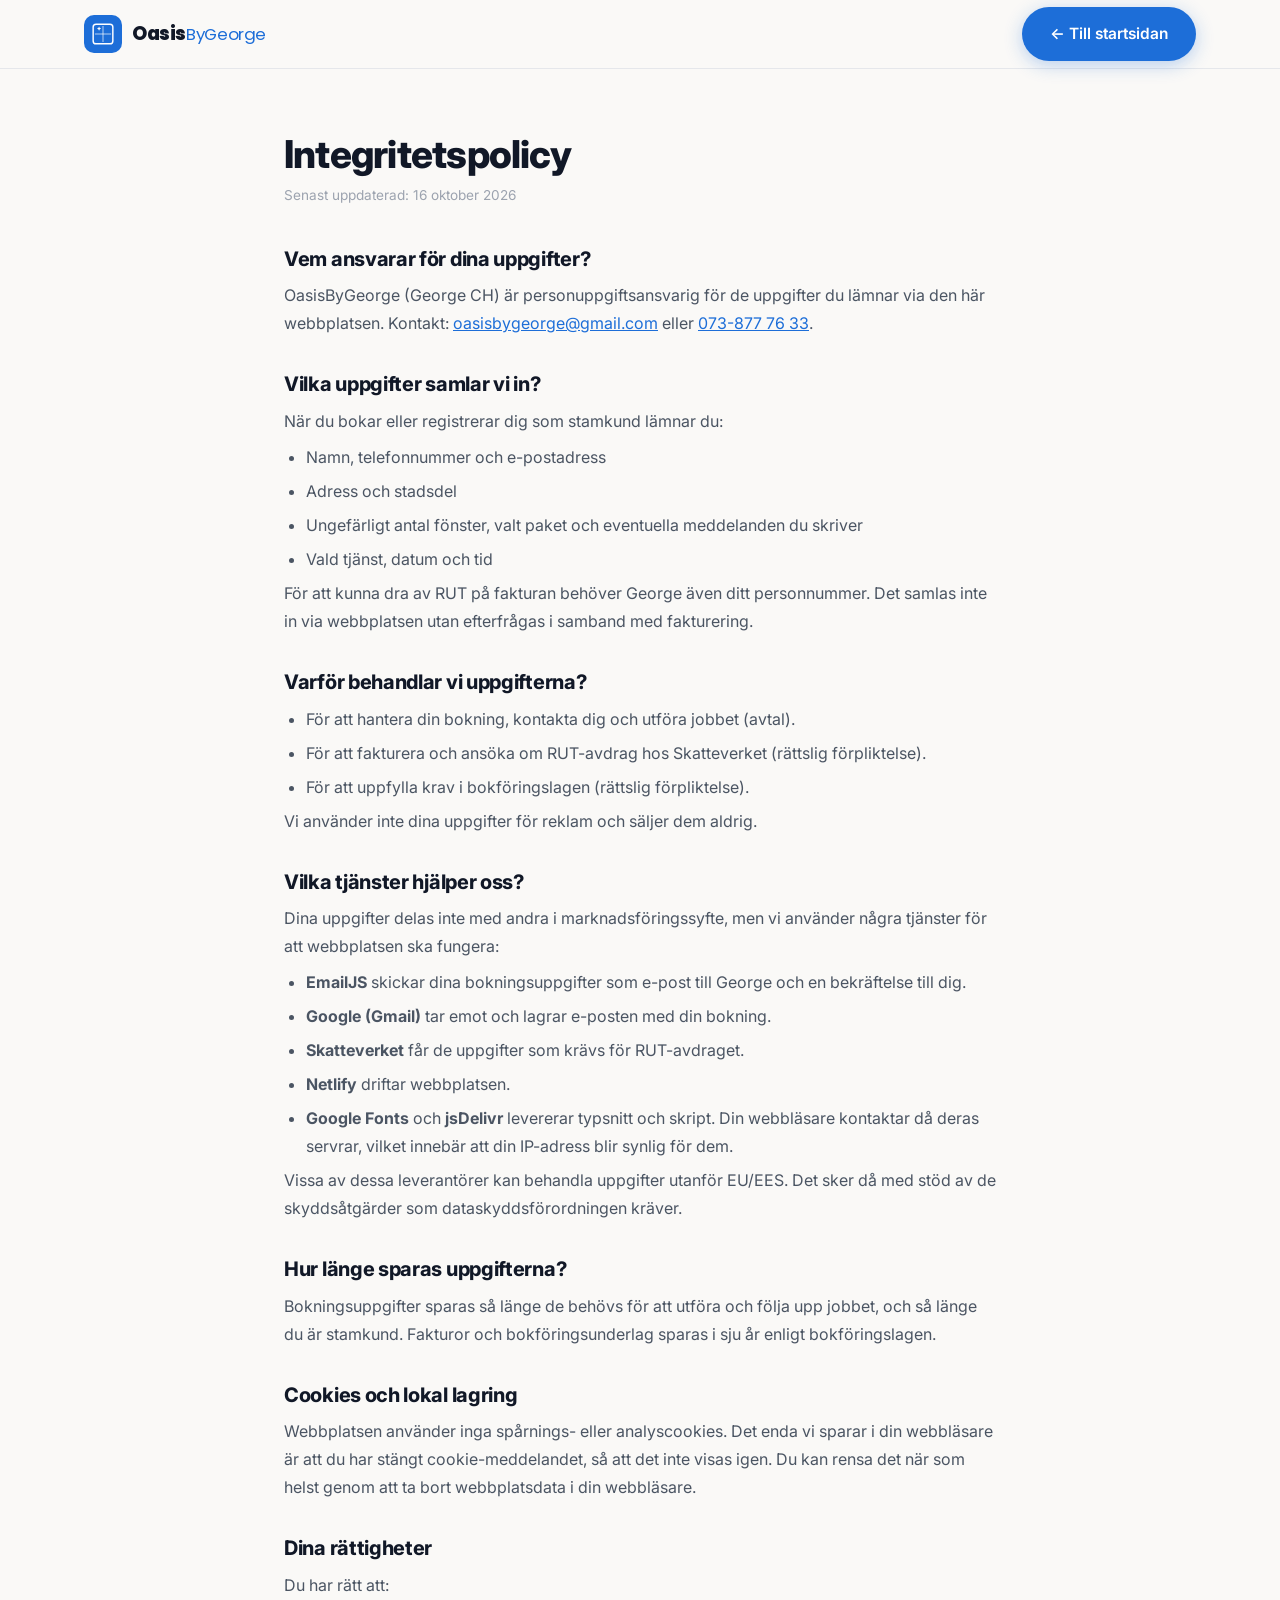
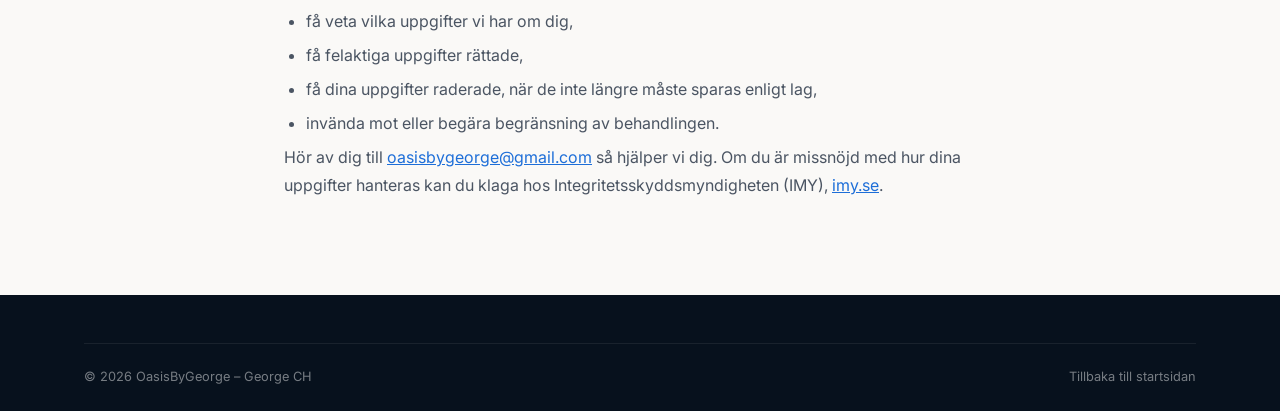
==== integritetspolicy.html @ c31d577a "Fix Stamkund email recipient, escape user input, add privacy policy - Send Stamkund signups to oasis" ====
<!DOCTYPE html>
<html lang="sv">
<head>
  <meta charset="UTF-8" />
  <meta name="viewport" content="width=device-width, initial-scale=1.0" />
  <title>Integritetspolicy – OasisByGeorge</title>
  <meta name="description" content="Så hanterar OasisByGeorge dina personuppgifter." />

  <link rel="preconnect" href="https://fonts.googleapis.com" />
  <link rel="preconnect" href="https://fonts.gstatic.com" crossorigin />
  <link href="https://fonts.googleapis.com/css2?family=Inter:wght@400;500;600;700;800&family=Poppins:wght@400;800&display=swap" rel="stylesheet" />

  <link rel="stylesheet" href="style.css" />
  <style>
    .policy { max-width: 760px; padding: 64px 24px 96px; margin: 0 auto; }
    .policy h1 { font-size: clamp(1.8rem,4vw,2.4rem); margin-bottom: 8px; }
    .policy .updated { font-size: .85rem; color: var(--muted); margin-bottom: 40px; }
    .policy h2 { font-size: 1.25rem; margin: 36px 0 10px; }
    .policy p, .policy li { font-size: 1rem; line-height: 1.75; color: var(--mid); }
    .policy ul { padding-left: 22px; margin: 8px 0 0; }
    .policy li { margin-bottom: 6px; }
    .policy a { color: var(--blue); text-decoration: underline; }
  </style>
</head>
<body>

<header id="navbar">
  <div class="container nav-inner">
    <a href="index.html" class="nav-logo">
      <div class="logo-mark">
        <svg width="22" height="22" viewBox="0 0 38 38" fill="none" xmlns="http://www.w3.org/2000/svg">
          <rect x="2" y="2" width="34" height="34" rx="5" stroke="white" stroke-width="2.5"/>
          <line x1="19" y1="5" x2="19" y2="33" stroke="white" stroke-width="1.8" stroke-opacity="0.65"/>
          <line x1="5" y1="19" x2="33" y2="19" stroke="white" stroke-width="1.8" stroke-opacity="0.65"/>
          <path d="M11 8.5L12.2 6L13.4 8.5L16 9.7L13.4 10.9L12.2 13.4L11 10.9L8.5 9.7Z" fill="white"/>
        </svg>
      </div>
      <span class="logo-name">Oasis<span class="logo-by">ByGeorge</span></span>
    </a>
    <a href="index.html" class="btn">← Till startsidan</a>
  </div>
</header>

<main class="policy">
  <h1>Integritetspolicy</h1>
  <p class="updated">Senast uppdaterad: 16 oktober 2026</p>

  <h2>Vem ansvarar för dina uppgifter?</h2>
  <p>
    OasisByGeorge (George CH) är personuppgiftsansvarig för de uppgifter du lämnar via
    den här webbplatsen. Kontakt: <a href="mailto:oasisbygeorge@gmail.com">oasisbygeorge@gmail.com</a>
    eller <a href="tel:+46738777633">073-877 76 33</a>.
  </p>

  <h2>Vilka uppgifter samlar vi in?</h2>
  <p>När du bokar eller registrerar dig som stamkund lämnar du:</p>
  <ul>
    <li>Namn, telefonnummer och e-postadress</li>
    <li>Adress och stadsdel</li>
    <li>Ungefärligt antal fönster, valt paket och eventuella meddelanden du skriver</li>
    <li>Vald tjänst, datum och tid</li>
  </ul>
  <p>
    För att kunna dra av RUT på fakturan behöver George även ditt personnummer. Det samlas inte
    in via webbplatsen utan efterfrågas i samband med fakturering.
  </p>

  <h2>Varför behandlar vi uppgifterna?</h2>
  <ul>
    <li>För att hantera din bokning, kontakta dig och utföra jobbet (avtal).</li>
    <li>För att fakturera och ansöka om RUT-avdrag hos Skatteverket (rättslig förpliktelse).</li>
    <li>För att uppfylla krav i bokföringslagen (rättslig förpliktelse).</li>
  </ul>
  <p>Vi använder inte dina uppgifter för reklam och säljer dem aldrig.</p>

  <h2>Vilka tjänster hjälper oss?</h2>
  <p>Dina uppgifter delas inte med andra i marknadsföringssyfte, men vi använder några tjänster för att webbplatsen ska fungera:</p>
  <ul>
    <li><strong>EmailJS</strong> skickar dina bokningsuppgifter som e-post till George och en bekräftelse till dig.</li>
    <li><strong>Google (Gmail)</strong> tar emot och lagrar e-posten med din bokning.</li>
    <li><strong>Skatteverket</strong> får de uppgifter som krävs för RUT-avdraget.</li>
    <li><strong>Netlify</strong> driftar webbplatsen.</li>
    <li><strong>Google Fonts</strong> och <strong>jsDelivr</strong> levererar typsnitt och skript. Din webbläsare kontaktar då deras servrar, vilket innebär att din IP-adress blir synlig för dem.</li>
  </ul>
  <p>Vissa av dessa leverantörer kan behandla uppgifter utanför EU/EES. Det sker då med stöd av de skyddsåtgärder som dataskyddsförordningen kräver.</p>

  <h2>Hur länge sparas uppgifterna?</h2>
  <p>
    Bokningsuppgifter sparas så länge de behövs för att utföra och följa upp jobbet, och så länge du
    är stamkund. Fakturor och bokföringsunderlag sparas i sju år enligt bokföringslagen.
  </p>

  <h2>Cookies och lokal lagring</h2>
  <p>
    Webbplatsen använder inga spårnings- eller analyscookies. Det enda vi sparar i din webbläsare
    är att du har stängt cookie-meddelandet, så att det inte visas igen. Du kan rensa det när
    som helst genom att ta bort webbplatsdata i din webbläsare.
  </p>

  <h2>Dina rättigheter</h2>
  <p>Du har rätt att:</p>
  <ul>
    <li>få veta vilka uppgifter vi har om dig,</li>
    <li>få felaktiga uppgifter rättade,</li>
    <li>få dina uppgifter raderade, när de inte längre måste sparas enligt lag,</li>
    <li>invända mot eller begära begränsning av behandlingen.</li>
  </ul>
  <p>
    Hör av dig till <a href="mailto:oasisbygeorge@gmail.com">oasisbygeorge@gmail.com</a> så hjälper vi dig.
    Om du är missnöjd med hur dina uppgifter hanteras kan du klaga hos
    Integritetsskyddsmyndigheten (IMY), <a href="https://www.imy.se" target="_blank" rel="noopener">imy.se</a>.
  </p>
</main>

<footer id="footer">
  <div class="container">
    <div class="footer-bottom">
      <span>© 2026 OasisByGeorge – George CH</span>
      <span><a href="index.html">Tillbaka till startsidan</a></span>
    </div>
  </div>
</footer>

</body>
</html>
---- style.css ----
/* ──────────────────────────────────────────────────────
   OasisByGeorge  |  style.css
   ────────────────────────────────────────────────────── */

/* ── Reset ─────────────────────────────────────────── */
*, *::before, *::after { box-sizing: border-box; margin: 0; padding: 0; }
html { scroll-behavior: smooth; }
body {
  font-family: 'Inter', sans-serif;
  background: #faf9f7;
  color: #111827;
  line-height: 1.65;
  -webkit-font-smoothing: antialiased;
}
a { color: inherit; text-decoration: none; }
img { display: block; max-width: 100%; }

/* ── Custom properties ──────────────────────────────── */
:root {
  --blue:    #1d6ed8;
  --blue-dk: #1558b0;
  --blue-lt: #dbeafe;
  --amber:   #f59e0b;
  --green:   #10b981;
  --red:     #ef4444;
  --cream:   #faf9f7;
  --white:   #ffffff;
  --dark:    #111827;
  --mid:     #4b5563;
  --muted:   #9ca3af;
  --border:  #e5e7eb;
  --radius:  16px;
  --radius-sm: 10px;
  --shadow:  0 4px 24px rgba(0,0,0,.07);
  --shadow-lg: 0 16px 56px rgba(0,0,0,.12);
  --trans:   .22s ease;
}

/* ── Typography ─────────────────────────────────────── */
h1 { font-size: clamp(2.1rem,5.5vw,3.6rem); font-weight: 800; line-height: 1.12; letter-spacing: -.02em; }
h2 { font-size: clamp(1.6rem,3.5vw,2.4rem); font-weight: 750; line-height: 1.18; letter-spacing: -.015em; }
h3 { font-size: 1.15rem; font-weight: 700; }
p  { color: var(--mid); }
.handwritten { font-family: 'Caveat', cursive; font-size: 1.4rem; color: var(--blue); }

/* ── Utilities ──────────────────────────────────────── */
.container { max-width: 1160px; margin: 0 auto; padding: 0 24px; }
.section    { padding: 100px 0; }
.section-sm { padding: 64px 0; }

.tag {
  display: inline-block; background: var(--blue-lt); color: var(--blue);
  font-size: .78rem; font-weight: 700; letter-spacing: .08em; text-transform: uppercase;
  padding: 5px 14px; border-radius: 50px; margin-bottom: 14px;
}
.tag-amber { background: #fef3c7; color: #b45309; }

.btn {
  display: inline-flex; align-items: center; gap: 8px;
  background: var(--blue); color: var(--white);
  padding: 14px 28px; border-radius: 50px; font-size: .97rem;
  font-weight: 600; border: none; cursor: pointer;
  transition: background var(--trans), transform var(--trans), box-shadow var(--trans);
  box-shadow: 0 4px 18px rgba(29,110,216,.30);
  white-space: nowrap;
}
.btn:hover  { background: var(--blue-dk); transform: translateY(-2px); box-shadow: 0 8px 28px rgba(29,110,216,.38); }
.btn-ghost  { background: transparent; color: var(--blue); border: 2px solid var(--blue); box-shadow: none; }
.btn-ghost:hover { background: var(--blue); color: var(--white); }
.btn-green  { background: var(--green); box-shadow: 0 4px 18px rgba(16,185,129,.3); }
.btn-green:hover  { background: #0d9669; }
.btn-lg     { padding: 17px 38px; font-size: 1.05rem; }
.btn-full   { width: 100%; justify-content: center; }

/* ── Reveal animation ───────────────────────────────── */
.reveal { opacity: 0; transform: translateY(26px); transition: opacity .6s ease, transform .6s ease; }
.reveal.visible { opacity: 1; transform: none; }

/* ══════════════════════════════════════════════════════
   PROMO BANNER
══════════════════════════════════════════════════════ */
#promo-bar {
  background: var(--amber); color: var(--dark);
  text-align: center; padding: 10px 16px; font-size: .88rem; font-weight: 600;
  position: relative; z-index: 200;
}
#promo-bar span { opacity: .75; margin: 0 6px; }
#promo-close {
  position: absolute; right: 16px; top: 50%; transform: translateY(-50%);
  background: none; border: none; cursor: pointer; font-size: 1.1rem; color: var(--dark); opacity: .6;
}

/* ══════════════════════════════════════════════════════
   NAVBAR
══════════════════════════════════════════════════════ */
#navbar {
  position: sticky; top: 0; z-index: 100;
  background: rgba(250,249,247,.94); backdrop-filter: blur(14px);
  border-bottom: 1px solid var(--border);
  transition: box-shadow var(--trans);
}
#navbar.scrolled { box-shadow: 0 2px 20px rgba(0,0,0,.08); }

.nav-inner {
  display: flex; align-items: center; justify-content: space-between; height: 68px;
}
.nav-logo {
  display: flex; align-items: center; gap: 10px;
  color: var(--dark); text-decoration: none;
}
.logo-mark {
  width: 38px; height: 38px; background: var(--blue); border-radius: 10px;
  display: flex; align-items: center; justify-content: center; flex-shrink: 0;
}
.logo-name {
  font-family: 'Poppins', sans-serif;
  font-weight: 800; font-size: 1.18rem; letter-spacing: -.02em;
  color: var(--dark); line-height: 1;
}
.logo-by {
  font-weight: 400; color: var(--blue); font-size: 1.05rem;
}
.nav-links { display: flex; align-items: center; gap: 28px; list-style: none; }
.nav-links a { font-size: .92rem; font-weight: 500; color: var(--mid); transition: color var(--trans); }
.nav-links a:hover { color: var(--blue); }
.nav-right { display: flex; align-items: center; gap: 14px; }
.nav-phone-link { font-weight: 700; font-size: .9rem; color: var(--dark); display: flex; align-items: center; gap: 6px; }
.hamburger { display: none; flex-direction: column; gap: 5px; cursor: pointer; background: none; border: none; padding: 4px; }
.hamburger span { display: block; width: 24px; height: 2px; background: var(--dark); border-radius: 2px; transition: transform var(--trans), opacity var(--trans); }

.mobile-nav {
  display: none; position: fixed; top: 0; left: 0; right: 0; bottom: 0; z-index: 99;
  background: var(--white); padding: 90px 28px 32px; flex-direction: column; gap: 0;
}
.mobile-nav.open { display: flex; }
.mobile-nav ul { list-style: none; display: flex; flex-direction: column; gap: 4px; margin-bottom: 24px; }
.mobile-nav a { display: block; padding: 14px 0; font-size: 1.15rem; font-weight: 600; color: var(--dark); border-bottom: 1px solid var(--border); }
.mobile-nav .btn { margin-top: 8px; }
.mobile-nav-close { position: absolute; top: 20px; right: 24px; font-size: 1.6rem; background: none; border: none; cursor: pointer; color: var(--dark); }

/* ══════════════════════════════════════════════════════
   HERO
══════════════════════════════════════════════════════ */
#hero {
  position: relative; min-height: 92vh;
  display: flex; align-items: center;
  background: url('window-3.jpg') center/cover no-repeat;
  overflow: hidden;
}
.hero-overlay {
  position: absolute; inset: 0;
  background: linear-gradient(100deg, rgba(10,20,40,.82) 0%, rgba(10,20,60,.55) 55%, rgba(10,20,60,.2) 100%);
}
.hero-content {
  position: relative; z-index: 1; color: var(--white); max-width: 680px; padding: 80px 0;
}
.hero-eyebrow {
  display: inline-flex; align-items: center; gap: 8px;
  background: rgba(255,255,255,.12); backdrop-filter: blur(6px);
  border: 1px solid rgba(255,255,255,.2); border-radius: 50px;
  padding: 7px 16px; font-size: .83rem; font-weight: 600; margin-bottom: 24px; color: #e0efff;
}
.live-dot { width: 7px; height: 7px; background: #4ade80; border-radius: 50%; animation: blink 1.8s ease-in-out infinite; }
@keyframes blink { 0%,100%{opacity:1} 50%{opacity:.3} }
.hero-content h1 { color: var(--white); margin-bottom: 20px; text-shadow: 0 2px 12px rgba(0,0,0,.3); }
.hero-content h1 em { font-style: normal; color: #7dd3fc; }
.hero-desc { font-size: 1.13rem; color: rgba(255,255,255,.8); max-width: 520px; margin-bottom: 36px; }
.hero-actions { display: flex; gap: 14px; flex-wrap: wrap; margin-bottom: 52px; }
.hero-whatsapp { background: #25d366; box-shadow: 0 4px 18px rgba(37,211,102,.35); }
.hero-whatsapp:hover { background: #1eba57; }
.hero-stats {
  display: flex; gap: 0; border-top: 1px solid rgba(255,255,255,.15); padding-top: 36px;
}
.hstat {
  flex: 1; padding-right: 28px; margin-right: 28px;
  border-right: 1px solid rgba(255,255,255,.15);
}
.hstat:last-child { border-right: none; margin-right: 0; padding-right: 0; }
.hstat-num { font-size: 1.9rem; font-weight: 900; color: var(--white); line-height: 1; }
.hstat-label { font-size: .78rem; color: rgba(255,255,255,.55); margin-top: 4px; font-weight: 500; }

/* ══════════════════════════════════════════════════════
   TRUST BAR
══════════════════════════════════════════════════════ */
#trust { background: var(--dark); padding: 20px 0; }
.trust-row { display: flex; align-items: center; justify-content: center; gap: 40px; flex-wrap: wrap; }
.trust-item { display: flex; align-items: center; gap: 9px; color: rgba(255,255,255,.7); font-size: .87rem; font-weight: 500; }
.trust-item svg { flex-shrink: 0; }

/* ══════════════════════════════════════════════════════
   ABOUT GEORGE
══════════════════════════════════════════════════════ */
#about { background: var(--white); }
.about-grid { display: grid; grid-template-columns: 1fr 1fr; gap: 80px; align-items: center; }
.about-img-wrap {
  position: relative; border-radius: 24px; overflow: hidden;
  aspect-ratio: 4/5; box-shadow: var(--shadow-lg);
}
.about-img-wrap img { width: 100%; height: 100%; object-fit: cover; }
.about-badge {
  position: absolute; bottom: 24px; left: 24px;
  background: var(--white); border-radius: 16px; padding: 16px 20px;
  box-shadow: var(--shadow-lg); display: flex; align-items: center; gap: 12px;
}
.about-badge-icon { font-size: 1.6rem; }
.about-badge-text { font-size: .82rem; }
.about-badge-text strong { display: block; color: var(--dark); font-size: .95rem; }
.about-badge-text span { color: var(--muted); }
.about-content { }
.about-content p { margin-bottom: 18px; font-size: 1.05rem; line-height: 1.75; }
.about-signature { margin-top: 24px; }
.about-promise {
  margin-top: 32px; background: #f0fdf4; border-left: 4px solid var(--green);
  border-radius: 0 12px 12px 0; padding: 18px 22px;
  display: flex; gap: 14px; align-items: flex-start;
}
.about-promise svg { flex-shrink: 0; margin-top: 2px; }
.about-promise p { color: #166534; font-size: .95rem; margin: 0; }

/* ══════════════════════════════════════════════════════
   HOW IT WORKS
══════════════════════════════════════════════════════ */
#how { background: var(--cream); }
.how-header { text-align: center; max-width: 560px; margin: 0 auto 60px; }
.how-steps { display: grid; grid-template-columns: repeat(4,1fr); gap: 28px; }
.how-step {
  background: var(--white); border-radius: var(--radius); padding: 36px 26px;
  text-align: center; border: 1px solid var(--border);
  transition: transform var(--trans), box-shadow var(--trans), border-color var(--trans);
  position: relative;
}
.how-step::after {
  content: '→';
  position: absolute; right: -20px; top: 50%; transform: translateY(-50%);
  font-size: 1.4rem; color: var(--muted);
}
.how-step:last-child::after { display: none; }
.how-step:hover { transform: translateY(-4px); box-shadow: var(--shadow); border-color: var(--blue-lt); }
.step-num {
  width: 52px; height: 52px; background: var(--blue-lt); color: var(--blue);
  border-radius: 50%; display: flex; align-items: center; justify-content: center;
  font-size: 1.1rem; font-weight: 800; margin: 0 auto 18px;
}
.how-step h3 { margin-bottom: 8px; }
.how-step p { font-size: .9rem; }

/* ══════════════════════════════════════════════════════
   GALLERY
══════════════════════════════════════════════════════ */
#gallery { background: var(--dark); color: var(--white); }
#gallery .tag { background: rgba(255,255,255,.12); color: #bfdbfe; }
#gallery h2 { color: var(--white); }
#gallery .section-sub { color: rgba(255,255,255,.6); }
.gallery-header { text-align: center; margin-bottom: 48px; }
.gallery-header .section-sub { max-width: 500px; margin: 8px auto 0; }
.gallery-grid {
  display: grid;
  grid-template-columns: 1.3fr 1fr 1fr;
  grid-template-rows: 280px 280px;
  gap: 16px;
}
.gallery-item { border-radius: var(--radius); overflow: hidden; position: relative; }
.gallery-item img { width: 100%; height: 100%; object-fit: cover; transition: transform .5s ease; }
.gallery-item:hover img { transform: scale(1.04); }
.gallery-item:first-child { grid-row: 1 / 3; }
.gallery-label {
  position: absolute; bottom: 16px; left: 16px;
  background: rgba(0,0,0,.55); backdrop-filter: blur(6px);
  color: var(--white); font-size: .78rem; font-weight: 600;
  padding: 5px 12px; border-radius: 50px;
}
/* Before/after comparison */
.before-after {
  margin-top: 48px; border-radius: var(--radius); overflow: hidden;
  position: relative; aspect-ratio: 21/6; cursor: col-resize;
  box-shadow: var(--shadow-lg);
}
.ba-before, .ba-after {
  position: absolute; inset: 0;
}
.ba-before img, .ba-after img { width: 100%; height: 100%; object-fit: cover; }
.ba-after { clip-path: inset(0 50% 0 0); transition: clip-path .02s; }
.ba-divider {
  position: absolute; top: 0; bottom: 0; left: 50%; width: 3px;
  background: var(--white); cursor: col-resize; z-index: 2;
  transition: left .02s;
}
.ba-handle {
  position: absolute; top: 50%; left: 50%; transform: translate(-50%,-50%);
  width: 44px; height: 44px; background: var(--white); border-radius: 50%;
  display: flex; align-items: center; justify-content: center; font-size: 1rem;
  box-shadow: 0 4px 16px rgba(0,0,0,.3); cursor: col-resize; z-index: 3;
}
.ba-label-before, .ba-label-after {
  position: absolute; bottom: 16px; z-index: 4;
  background: rgba(0,0,0,.5); color: var(--white);
  font-size: .78rem; font-weight: 700; padding: 4px 12px; border-radius: 50px;
}
.ba-label-before { left: 16px; }
.ba-label-after  { right: 16px; }

/* ══════════════════════════════════════════════════════
   PRICING
══════════════════════════════════════════════════════ */
#pricing { background: var(--cream); }
.pricing-header { text-align: center; max-width: 620px; margin: 0 auto 40px; }

/* Engångsputs / Abonnemang toggle */
.pricing-toggle { display: flex; flex-direction: column; align-items: center; gap: 10px; margin-bottom: 44px; }
.toggle-wrap {
  display: flex; background: var(--white); border: 1.5px solid var(--border);
  border-radius: 50px; padding: 4px; gap: 4px;
}
.toggle-btn {
  padding: 10px 26px; border-radius: 50px; border: none; cursor: pointer;
  font-size: .92rem; font-weight: 600; color: var(--muted);
  background: transparent; transition: background var(--trans), color var(--trans), box-shadow var(--trans);
  display: flex; align-items: center; gap: 8px; white-space: nowrap;
}
.toggle-btn.active { background: var(--blue); color: var(--white); box-shadow: 0 3px 12px rgba(29,110,216,.3); }
.toggle-badge {
  background: #d1fae5; color: #065f46;
  font-size: .72rem; font-weight: 700; padding: 2px 8px; border-radius: 50px;
}
.toggle-btn.active .toggle-badge { background: rgba(255,255,255,.25); color: var(--white); }
.toggle-hint { font-size: .82rem; color: var(--muted); }

/* 4-column grid */
.pricing-grid { display: grid; grid-template-columns: repeat(4,1fr); gap: 18px; }
.price-card {
  background: var(--white); border-radius: var(--radius); padding: 28px 20px;
  border: 1.5px solid var(--border); position: relative;
  transition: transform var(--trans), box-shadow var(--trans), border-color var(--trans);
  display: flex; flex-direction: column;
}
.price-card:hover { transform: translateY(-5px); box-shadow: var(--shadow-lg); border-color: var(--blue-lt); }
.price-card.popular { border-color: var(--blue); }
.pop-badge {
  position: absolute; top: -13px; left: 50%; transform: translateX(-50%);
  background: var(--blue); color: var(--white);
  font-size: .76rem; font-weight: 700; padding: 4px 16px; border-radius: 50px; white-space: nowrap;
}
.price-icon { font-size: 2rem; margin-bottom: 14px; }
.price-card h3 { margin-bottom: 5px; font-size: 1.05rem; }
.price-from { font-size: .76rem; color: var(--muted); margin-bottom: 10px; }
.price-amount { font-size: 2.2rem; font-weight: 900; color: var(--dark); line-height: 1; margin-bottom: 6px; }
.price-unit { font-size: .85rem; font-weight: 400; color: var(--muted); }
.price-xl-label { font-size: 1.8rem; font-weight: 900; color: var(--dark); }

/* RUT price row */
.price-rut-row {
  display: flex; flex-direction: column; gap: 1px;
  background: #f0fdf4; border-radius: 8px; padding: 7px 11px; margin-bottom: 2px;
}
.rut-badge-label { font-size: .7rem; font-weight: 700; color: #15803d; text-transform: uppercase; letter-spacing: .05em; }
.rut-amount { font-size: .95rem; font-weight: 800; color: #166534; }
.rut-muted { font-size: .8rem; font-weight: 600; color: var(--muted); }

.price-per-visit {
  display: none; font-size: .78rem; color: var(--blue);
  font-weight: 600; margin-top: 4px; margin-bottom: 4px;
}
.price-hr { border: none; border-top: 1px solid var(--border); margin: 18px 0; }
.price-list { list-style: none; display: flex; flex-direction: column; gap: 8px; flex: 1; }
.price-list li { display: flex; align-items: flex-start; gap: 8px; font-size: .86rem; color: var(--mid); }
.price-list li::before { content: '✓'; color: var(--green); font-weight: 800; flex-shrink: 0; }
.price-cta { margin-top: 20px; }

/* F-skatt note */
.fskatt-note {
  display: inline-block; background: #f0fdf4; color: #166534;
  border: 1px solid #bbf7d0; border-radius: 8px;
  padding: 6px 14px; font-size: .83rem; font-weight: 600;
}

/* Slot selector (Abonnemang) */
.slot-selector {
  display: none; text-align: center; margin-bottom: 36px;
  padding: 22px 28px; background: #f0f7ff;
  border-radius: 16px; border: 1.5px solid var(--blue-lt);
}
.slot-selector-label {
  font-weight: 700; font-size: .97rem; color: var(--dark); margin-bottom: 16px;
}
.slot-options {
  display: flex; gap: 10px; justify-content: center; flex-wrap: wrap; margin-bottom: 14px;
}
.slot-btn {
  padding: 11px 26px; border-radius: 50px; border: 2px solid var(--border);
  background: var(--white); font-size: .92rem; font-weight: 700; color: var(--mid);
  cursor: pointer; transition: border-color var(--trans), background var(--trans), color var(--trans);
}
.slot-btn:hover  { border-color: var(--blue); color: var(--blue); }
.slot-btn.active { border-color: var(--blue); background: var(--blue); color: var(--white); }
.slot-note { font-size: .82rem; color: var(--mid); margin: 0; }

.addons-section { margin-top: 52px; }
.addons-title { text-align: center; font-size: 1rem; font-weight: 700; color: var(--muted); text-transform: uppercase; letter-spacing: .08em; margin-bottom: 24px; }
.addon-chips { display: flex; gap: 12px; flex-wrap: wrap; justify-content: center; }
.addon-chip {
  background: var(--white); border: 1.5px solid var(--border); border-radius: 50px;
  padding: 11px 20px; font-size: .88rem; font-weight: 600; color: var(--mid);
  display: flex; align-items: center; gap: 8px;
  transition: border-color var(--trans), color var(--trans);
}
.addon-chip:hover { border-color: var(--blue); color: var(--blue); }
.chip-price { color: var(--blue); }

/* ══════════════════════════════════════════════════════
   UTERUM SECTION
══════════════════════════════════════════════════════ */
.uterum-section {
  background: linear-gradient(130deg, #0a1628 0%, #1a3a6b 100%);
  padding: 80px 0;
}
.uterum-inner { display: grid; grid-template-columns: 1.2fr 1fr; gap: 64px; align-items: center; }
.uterum-features { display: grid; grid-template-columns: 1fr 1fr; gap: 14px; }
.uter-feat {
  background: rgba(255,255,255,.08); border: 1px solid rgba(255,255,255,.14);
  border-radius: 12px; padding: 16px 18px; font-weight: 600;
  color: rgba(255,255,255,.85); font-size: .9rem;
  transition: background var(--trans);
}
.uter-feat:hover { background: rgba(255,255,255,.14); }

/* ══════════════════════════════════════════════════════
   STAMKUND
══════════════════════════════════════════════════════ */
.stamkund-inner { display: grid; grid-template-columns: 1fr 1fr; gap: 72px; align-items: center; }
.stamkund-perks { display: flex; flex-direction: column; gap: 20px; margin-top: 32px; }
.perk-item { display: flex; align-items: flex-start; gap: 14px; }
.perk-icon { font-size: 1.6rem; flex-shrink: 0; line-height: 1; }
.perk-item strong { display: block; font-size: .97rem; color: var(--dark); }
.perk-item span { font-size: .84rem; color: var(--muted); }
.stamkund-form-card {
  background: var(--cream); border-radius: 20px; border: 1.5px solid var(--border);
  overflow: hidden; box-shadow: var(--shadow);
}
.stamkund-form-header { background: var(--blue); color: var(--white); padding: 24px 28px; }
.stamkund-form-header h3 { font-size: 1.1rem; margin-bottom: 4px; }
.stamkund-form-header p { color: rgba(255,255,255,.75); font-size: .85rem; }
.stamkund-form { padding: 24px 28px; display: flex; flex-direction: column; gap: 14px; }
.stamkund-success { padding: 44px 28px; text-align: center; }
.stamkund-success .success-circle { margin: 0 auto 16px; }
.stamkund-success h3 { font-size: 1.25rem; margin-bottom: 8px; }
.stamkund-success p { font-size: .9rem; max-width: 260px; margin: 0 auto; }

/* ══════════════════════════════════════════════════════
   BOOKING WIZARD
══════════════════════════════════════════════════════ */
#booking { background: var(--white); border-top: 1px solid var(--border); }
.booking-header { text-align: center; max-width: 540px; margin: 0 auto 52px; }

.booking-widget {
  max-width: 780px; margin: 0 auto;
  background: var(--cream); border-radius: 24px;
  border: 1.5px solid var(--border); overflow: hidden;
  box-shadow: var(--shadow);
}

/* Progress bar */
.booking-progress {
  background: var(--white); padding: 24px 32px;
  border-bottom: 1px solid var(--border);
}
.progress-steps { display: flex; align-items: center; }
.prog-step {
  display: flex; flex-direction: column; align-items: center; gap: 6px;
  flex: 1; position: relative;
}
.prog-step::after {
  content: ''; position: absolute; top: 18px; left: 50%; right: -50%;
  height: 2px; background: var(--border); z-index: 0;
}
.prog-step:last-child::after { display: none; }
.prog-dot {
  width: 36px; height: 36px; border-radius: 50%; background: var(--border);
  display: flex; align-items: center; justify-content: center;
  font-size: .85rem; font-weight: 700; color: var(--muted); position: relative; z-index: 1;
  transition: background var(--trans), color var(--trans);
}
.prog-step.active .prog-dot   { background: var(--blue); color: var(--white); }
.prog-step.done .prog-dot     { background: var(--green); color: var(--white); }
.prog-step.done::after        { background: var(--green); }
.prog-step.active::after      { background: linear-gradient(to right, var(--blue), var(--border)); }
.prog-label { font-size: .72rem; font-weight: 600; color: var(--muted); text-align: center; }
.prog-step.active .prog-label { color: var(--blue); }
.prog-step.done .prog-label   { color: var(--green); }

/* Step panels */
.booking-body { padding: 36px 32px; }
.booking-step { display: none; }
.booking-step.active { display: block; }
.step-title { font-size: 1.25rem; font-weight: 700; margin-bottom: 6px; }
.step-sub   { color: var(--muted); font-size: .9rem; margin-bottom: 28px; }

/* Step 1 — Service cards */
.service-cards { display: grid; grid-template-columns: 1fr 1fr; gap: 14px; }
.service-card {
  background: var(--white); border: 2px solid var(--border); border-radius: var(--radius-sm);
  padding: 20px; cursor: pointer; transition: border-color var(--trans), box-shadow var(--trans);
  display: flex; gap: 14px; align-items: flex-start;
}
.service-card:hover { border-color: var(--blue-lt); box-shadow: var(--shadow); }
.service-card.selected { border-color: var(--blue); background: #f0f7ff; box-shadow: 0 0 0 3px rgba(29,110,216,.12); }
.sc-icon { font-size: 1.8rem; }
.sc-name { font-weight: 700; color: var(--dark); font-size: .97rem; }
.sc-price { font-size: .82rem; color: var(--muted); margin-top: 2px; }

/* Step 2 — Calendar */
.calendar-wrap { }
.cal-nav {
  display: flex; align-items: center; justify-content: space-between; margin-bottom: 16px;
}
.cal-nav button {
  background: var(--white); border: 1.5px solid var(--border); border-radius: 8px;
  width: 36px; height: 36px; cursor: pointer; font-size: 1rem; display: flex;
  align-items: center; justify-content: center; transition: border-color var(--trans);
}
.cal-nav button:hover { border-color: var(--blue); color: var(--blue); }
.cal-month { font-weight: 700; font-size: 1rem; }
.cal-grid { display: grid; grid-template-columns: repeat(7,1fr); gap: 6px; }
.cal-hdr { text-align: center; font-size: .75rem; font-weight: 700; color: var(--muted); padding: 6px 0; }
.cal-day {
  aspect-ratio: 1; border-radius: 8px; display: flex; align-items: center; justify-content: center;
  font-size: .88rem; font-weight: 500; cursor: pointer;
  transition: background var(--trans), color var(--trans);
  border: 1.5px solid transparent;
}
.cal-day.empty    { cursor: default; }
.cal-day.disabled { color: var(--border); cursor: not-allowed; }
.cal-day.available:hover { background: var(--blue-lt); color: var(--blue); }
.cal-day.selected { background: var(--blue); color: var(--white); font-weight: 700; }
.cal-day.today    { border-color: var(--blue); color: var(--blue); font-weight: 700; }

/* Step 3 — Time slots */
.time-slots { display: grid; grid-template-columns: repeat(3,1fr); gap: 12px; }
.time-slot {
  background: var(--white); border: 2px solid var(--border); border-radius: var(--radius-sm);
  padding: 16px; text-align: center; cursor: pointer;
  transition: border-color var(--trans), background var(--trans);
}
.time-slot:hover { border-color: var(--blue-lt); background: #f7faff; }
.time-slot.selected { border-color: var(--blue); background: #f0f7ff; }
.time-slot .ts-time { font-size: 1.15rem; font-weight: 800; color: var(--dark); }
.time-slot .ts-label { font-size: .75rem; color: var(--muted); margin-top: 2px; }
.time-slot.popular .ts-label { color: var(--amber); font-weight: 600; }

/* Step 4 — Details form */
.details-grid { display: grid; grid-template-columns: 1fr 1fr; gap: 16px; }
.form-group { display: flex; flex-direction: column; gap: 6px; }
.form-group.full { grid-column: 1 / -1; }
.form-group label { font-size: .82rem; font-weight: 600; color: var(--dark); }
.form-group input,
.form-group select,
.form-group textarea {
  padding: 12px 15px; border: 1.5px solid var(--border); border-radius: var(--radius-sm);
  font-size: .95rem; font-family: 'Inter', sans-serif; color: var(--dark);
  background: var(--white); transition: border-color var(--trans), box-shadow var(--trans);
}
.form-group input:focus,
.form-group select:focus,
.form-group textarea:focus { outline: none; border-color: var(--blue); box-shadow: 0 0 0 3px rgba(29,110,216,.1); }
.form-group input.error, .form-group select.error { border-color: var(--red); }
.form-group textarea { resize: vertical; min-height: 80px; }

/* Step 5 — Confirm */
.booking-summary {
  background: var(--white); border-radius: var(--radius-sm); border: 1.5px solid var(--border);
  overflow: hidden; margin-bottom: 24px;
}
.summary-header { background: var(--blue); color: var(--white); padding: 18px 24px; }
.summary-header h3 { font-size: 1rem; margin: 0; }
.summary-body { padding: 20px 24px; display: flex; flex-direction: column; gap: 12px; }
.summary-row { display: flex; gap: 12px; align-items: flex-start; }
.summary-row .s-label { font-size: .82rem; font-weight: 700; color: var(--muted); min-width: 100px; flex-shrink: 0; }
.summary-row .s-val   { font-size: .93rem; color: var(--dark); font-weight: 500; }
.gdpr-note { font-size: .78rem; color: var(--muted); margin-top: 12px; }

/* Booking footer */
.booking-footer {
  padding: 20px 32px; border-top: 1px solid var(--border); background: var(--white);
  display: flex; justify-content: space-between; align-items: center;
}
.booking-footer .back-btn {
  background: none; border: 1.5px solid var(--border); color: var(--mid);
  padding: 11px 22px; border-radius: 50px; font-size: .9rem; font-weight: 600; cursor: pointer;
  transition: border-color var(--trans), color var(--trans);
}
.booking-footer .back-btn:hover { border-color: var(--blue); color: var(--blue); }

/* Success screen */
.booking-success {
  text-align: center; padding: 48px 32px; display: none;
}
.booking-success.show { display: block; }
.success-circle {
  width: 80px; height: 80px; background: #d1fae5; border-radius: 50%;
  display: flex; align-items: center; justify-content: center; font-size: 2.2rem;
  margin: 0 auto 20px;
}
.booking-success h2 { font-size: 1.6rem; margin-bottom: 10px; }
.booking-success p { max-width: 380px; margin: 0 auto 24px; }

/* ══════════════════════════════════════════════════════
   REVIEWS
══════════════════════════════════════════════════════ */
#reviews { background: var(--cream); }
.reviews-header { text-align: center; max-width: 520px; margin: 0 auto 52px; }
.stars-big { font-size: 1.5rem; margin-bottom: 6px; }
.rating-big { font-size: 2.8rem; font-weight: 900; color: var(--dark); line-height: 1; }
.rating-count { font-size: .85rem; color: var(--muted); }
.reviews-grid { display: grid; grid-template-columns: repeat(3,1fr); gap: 24px; }
.review-card {
  background: var(--white); border-radius: var(--radius); padding: 28px;
  border: 1.5px solid var(--border);
  transition: transform var(--trans), box-shadow var(--trans);
}
.review-card:hover { transform: translateY(-4px); box-shadow: var(--shadow-lg); }
.review-top { display: flex; align-items: center; gap: 14px; margin-bottom: 16px; }
.review-avatar { width: 52px; height: 52px; border-radius: 50%; object-fit: cover; flex-shrink: 0; }
.review-initials { display: flex; align-items: center; justify-content: center; font-weight: 800; font-size: 1.05rem; color: #fff; letter-spacing: .02em; }
.review-name { font-weight: 700; font-size: .97rem; }
.review-location { font-size: .8rem; color: var(--muted); }
.review-stars { font-size: .85rem; color: #f59e0b; margin-top: 2px; }
.review-text { font-size: .93rem; color: var(--mid); line-height: 1.7; }
.review-date { margin-top: 12px; font-size: .78rem; color: var(--muted); }

/* ══════════════════════════════════════════════════════
   FAQ
══════════════════════════════════════════════════════ */
#faq { background: var(--white); }
.faq-grid { display: grid; grid-template-columns: 1fr 1fr; gap: 28px; align-items: start; }
.faq-intro { position: sticky; top: 90px; }
.faq-intro h2 { margin-bottom: 14px; }
.faq-intro p { margin-bottom: 24px; }
.faq-list { display: flex; flex-direction: column; gap: 12px; }
.faq-item {
  background: var(--cream); border-radius: var(--radius-sm);
  border: 1.5px solid var(--border); overflow: hidden;
  transition: border-color var(--trans);
}
.faq-item.open { border-color: var(--blue-lt); }
.faq-q {
  width: 100%; background: none; border: none; cursor: pointer;
  display: flex; align-items: center; justify-content: space-between;
  padding: 18px 20px; text-align: left; font-size: .97rem; font-weight: 600; color: var(--dark);
  gap: 12px;
}
.faq-icon { font-size: 1.2rem; color: var(--blue); transition: transform var(--trans); flex-shrink: 0; }
.faq-item.open .faq-icon { transform: rotate(45deg); }
.faq-a {
  max-height: 0; overflow: hidden; transition: max-height .35s ease, padding var(--trans);
  padding: 0 20px;
}
.faq-item.open .faq-a { max-height: 300px; padding: 0 20px 18px; }
.faq-a p { font-size: .93rem; line-height: 1.7; }

/* ══════════════════════════════════════════════════════
   AREAS
══════════════════════════════════════════════════════ */
#areas { background: var(--cream); }
.areas-header { text-align: center; max-width: 520px; margin: 0 auto 44px; }
.areas-grid { display: grid; grid-template-columns: repeat(auto-fill, minmax(150px,1fr)); gap: 12px; }
.area-pill {
  background: var(--white); border: 1.5px solid var(--border); border-radius: 12px;
  padding: 14px 16px; text-align: center; font-weight: 600; font-size: .88rem; color: var(--mid);
  cursor: default; transition: background var(--trans), color var(--trans), border-color var(--trans);
}
.area-pill:hover { background: var(--blue); color: var(--white); border-color: var(--blue); }

/* ══════════════════════════════════════════════════════
   CTA SECTION
══════════════════════════════════════════════════════ */
#cta {
  background: linear-gradient(130deg, #0d2240 0%, #1d4585 100%);
  color: var(--white); text-align: center;
}
#cta h2 { color: var(--white); margin-bottom: 14px; }
#cta p { color: rgba(255,255,255,.7); max-width: 500px; margin: 0 auto 36px; }
.cta-actions { display: flex; gap: 14px; justify-content: center; flex-wrap: wrap; }
.cta-phone-btn { background: rgba(255,255,255,.12); border: 1.5px solid rgba(255,255,255,.25); }
.cta-phone-btn:hover { background: rgba(255,255,255,.2); }

/* ══════════════════════════════════════════════════════
   FOOTER
══════════════════════════════════════════════════════ */
#footer { background: #07111d; color: rgba(255,255,255,.45); padding: 48px 0 24px; }
.footer-top { display: grid; grid-template-columns: 1.4fr 1fr 1fr; gap: 40px; margin-bottom: 40px; }
.footer-brand .nav-logo { margin-bottom: 14px; }
.footer-brand p { font-size: .88rem; max-width: 240px; }
.footer-col h4 { color: var(--white); font-size: .88rem; margin-bottom: 16px; text-transform: uppercase; letter-spacing: .08em; }
.footer-col ul { list-style: none; display: flex; flex-direction: column; gap: 10px; }
.footer-col a { font-size: .88rem; transition: color var(--trans); }
.footer-col a:hover { color: var(--white); }
.footer-bottom {
  border-top: 1px solid rgba(255,255,255,.07); padding-top: 22px;
  display: flex; align-items: center; justify-content: space-between; flex-wrap: wrap; gap: 8px;
  font-size: .8rem;
}
.footer-social { display: flex; gap: 12px; }
.social-btn {
  width: 34px; height: 34px; border-radius: 8px;
  background: rgba(255,255,255,.07); display: flex; align-items: center; justify-content: center;
  font-size: .9rem; transition: background var(--trans);
}
.social-btn:hover { background: rgba(255,255,255,.15); }

/* ══════════════════════════════════════════════════════
   FLOATING BUTTONS
══════════════════════════════════════════════════════ */
.float-group {
  position: fixed; bottom: 28px; right: 28px; z-index: 200;
  display: flex; flex-direction: column; gap: 12px; align-items: flex-end;
}
.float-btn {
  width: 56px; height: 56px; border-radius: 50%; border: none; cursor: pointer;
  display: flex; align-items: center; justify-content: center; font-size: 1.5rem;
  box-shadow: 0 6px 24px rgba(0,0,0,.2); transition: transform var(--trans), box-shadow var(--trans);
  text-decoration: none;
}
.float-btn:hover { transform: scale(1.1); box-shadow: 0 10px 32px rgba(0,0,0,.25); }
.float-wa   { background: #25d366; }
.float-call { background: var(--blue); animation: pulse-ring 2.5s ease-in-out infinite; }
@keyframes pulse-ring {
  0%,100%{ box-shadow: 0 6px 24px rgba(29,110,216,.45), 0 0 0 0 rgba(29,110,216,.4); }
  60%{ box-shadow: 0 6px 24px rgba(29,110,216,.45), 0 0 0 14px rgba(29,110,216,0); }
}

/* ══════════════════════════════════════════════════════
   COOKIE BANNER
══════════════════════════════════════════════════════ */
#cookie-banner {
  position: fixed; bottom: 0; left: 0; right: 0; z-index: 300;
  background: var(--dark); color: rgba(255,255,255,.75);
  padding: 18px 24px; display: flex; align-items: center; justify-content: space-between;
  gap: 16px; flex-wrap: wrap;
  transform: translateY(100%); transition: transform .4s ease;
}
#cookie-banner.visible { transform: translateY(0); }
#cookie-banner p { font-size: .85rem; max-width: 640px; }
#cookie-banner a { color: #7dd3fc; text-decoration: underline; }
.cookie-btns { display: flex; gap: 10px; flex-shrink: 0; }
.cookie-accept { background: var(--green); color: var(--white); border: none; padding: 10px 22px; border-radius: 50px; font-size: .88rem; font-weight: 700; cursor: pointer; }
.cookie-decline { background: rgba(255,255,255,.1); color: rgba(255,255,255,.7); border: none; padding: 10px 22px; border-radius: 50px; font-size: .88rem; font-weight: 600; cursor: pointer; }

/* ══════════════════════════════════════════════════════
   RESPONSIVE
══════════════════════════════════════════════════════ */
@media (max-width: 1024px) {
  .how-steps { grid-template-columns: repeat(2,1fr); }
  .how-step::after { display: none; }
  .footer-top { grid-template-columns: 1fr 1fr; }
  .gallery-grid { grid-template-columns: 1fr 1fr; grid-template-rows: 260px 260px; }
  .gallery-item:first-child { grid-row: auto; }
  .pricing-grid { grid-template-columns: repeat(2,1fr); }
  .uterum-inner { grid-template-columns: 1fr; gap: 44px; }
  .stamkund-inner { grid-template-columns: 1fr; gap: 48px; }
}

@media (max-width: 900px) {
  .about-grid { grid-template-columns: 1fr; gap: 48px; }
  .about-img-wrap { max-width: 460px; aspect-ratio: 3/2; }
  .reviews-grid { grid-template-columns: 1fr; max-width: 440px; margin: 0 auto; }
  .faq-grid { grid-template-columns: 1fr; }
  .faq-intro { position: static; }
}

@media (max-width: 720px) {
  .nav-links, .nav-right .btn { display: none; }
  .hamburger { display: flex; }
  .nav-phone-link span { display: none; }
  .hero-stats { flex-direction: column; gap: 20px; }
  .hstat { border-right: none; }
  .gallery-grid { grid-template-columns: 1fr; grid-template-rows: auto; }
  .gallery-grid .gallery-item:first-child { aspect-ratio: 16/9; }
  .pricing-grid { grid-template-columns: 1fr; max-width: 420px; margin-left: auto; margin-right: auto; }
  .service-cards { grid-template-columns: 1fr; }
  .time-slots { grid-template-columns: repeat(2,1fr); }
  .details-grid { grid-template-columns: 1fr; }
  .footer-top { grid-template-columns: 1fr; }
  .booking-footer { flex-direction: column; }
  .booking-progress { padding: 20px; }
  .booking-body { padding: 24px 20px; }
  .booking-footer { padding: 16px 20px; }
  .uterum-features { grid-template-columns: 1fr 1fr; }
  .toggle-btn { padding: 9px 16px; font-size: .85rem; }
  .stamkund-form { padding: 20px; }
  .stamkund-form-header { padding: 20px; }
}

@media (max-width: 480px) {
  .section { padding: 64px 0; }
  h1 { font-size: 2rem; }
  h2 { font-size: 1.5rem; }
  .hero-actions { flex-direction: column; }
  .hero-actions .btn { justify-content: center; }
  .trust-row { gap: 18px; }
  .ba-handle { width: 36px; height: 36px; }
  .prog-label { display: none; }
  .cta-actions { flex-direction: column; align-items: center; }
}
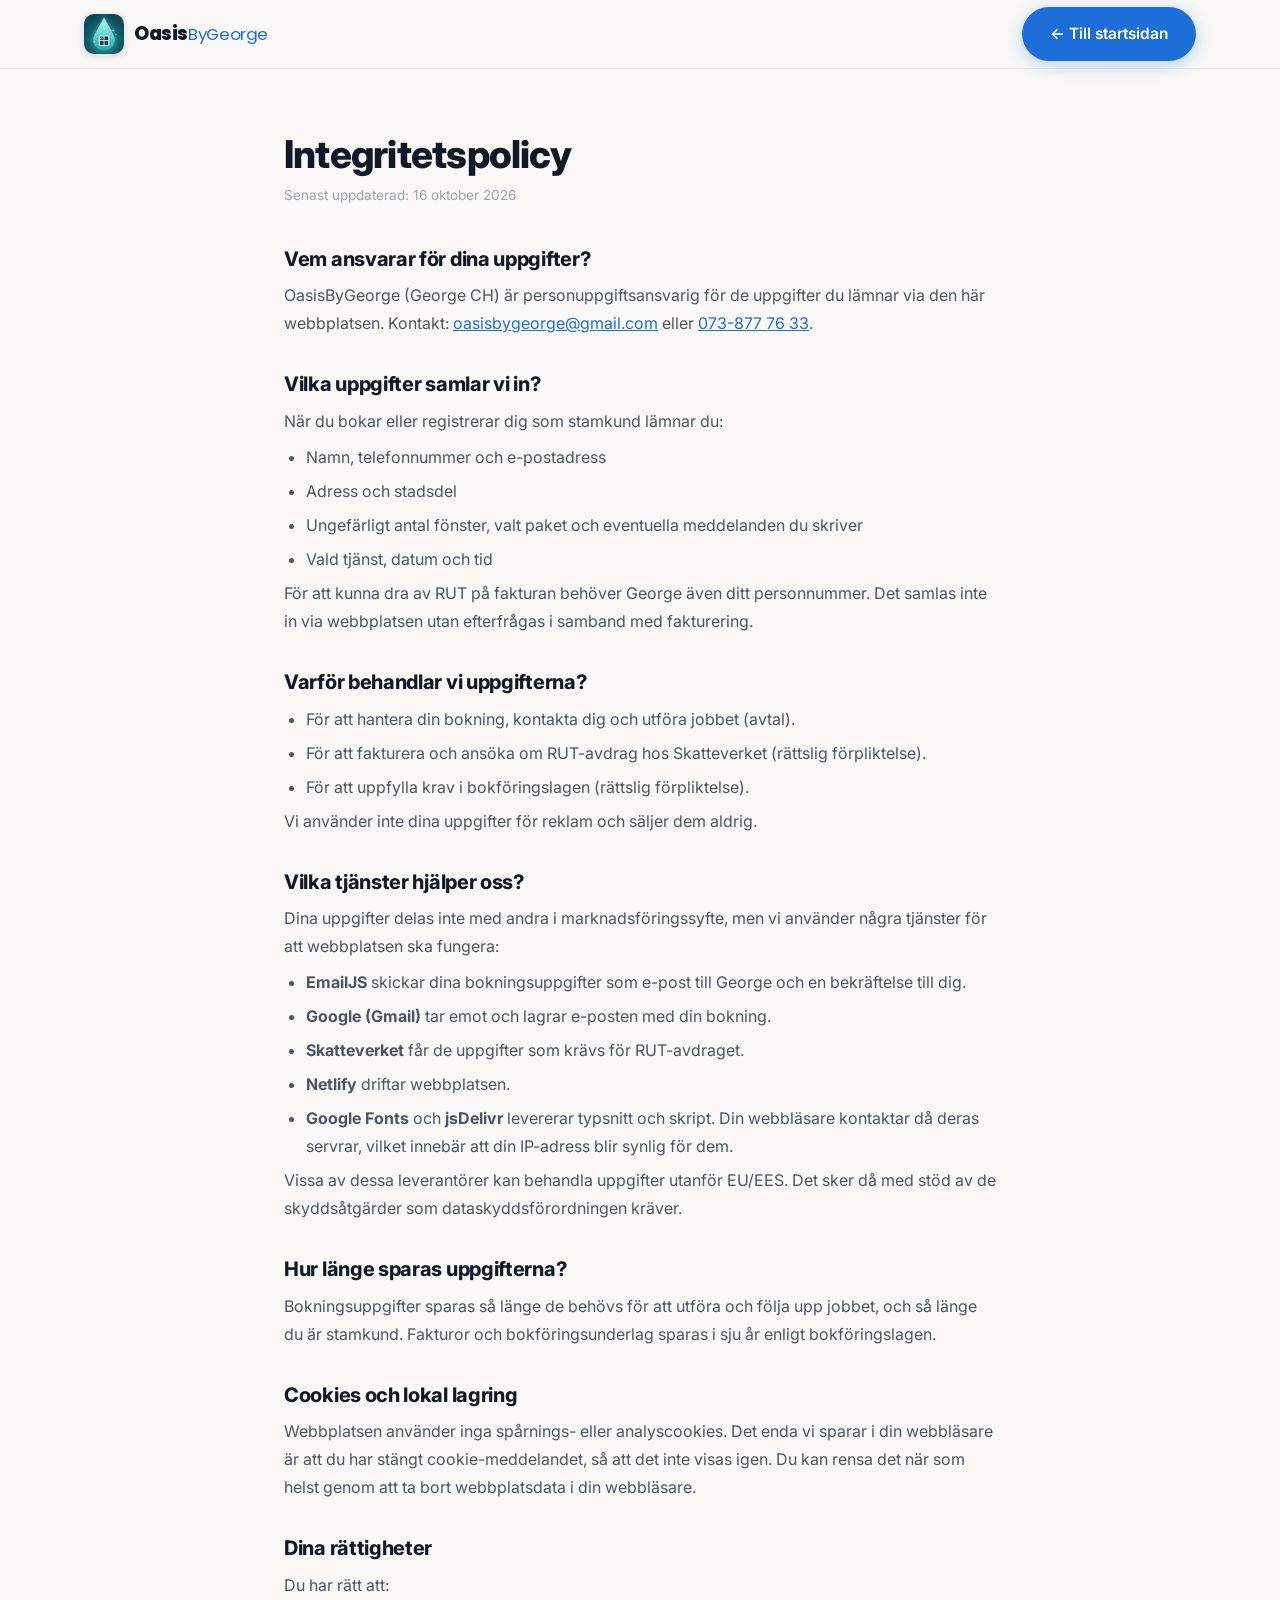
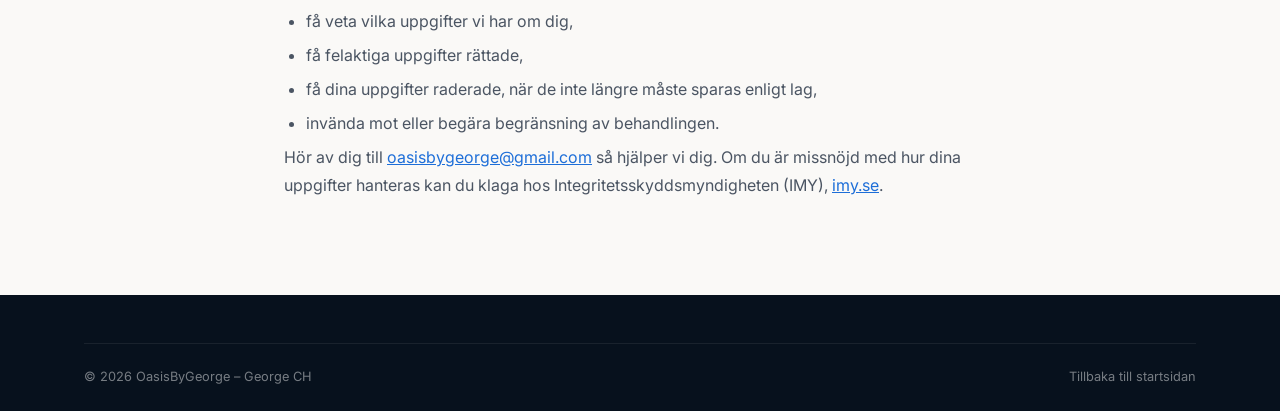
==== commit 030e83b5: "Use droplet logo in header/footer and as favicon Crop the droplet from logo.png into logo-mark.png (" ====
--- a/integritetspolicy.html
+++ b/integritetspolicy.html
@@ -5,6 +5,9 @@
   <meta name="viewport" content="width=device-width, initial-scale=1.0" />
   <title>Integritetspolicy – OasisByGeorge</title>
   <meta name="description" content="Så hanterar OasisByGeorge dina personuppgifter." />
+
+  <link rel="icon" type="image/png" sizes="32x32" href="favicon-32.png" />
+  <link rel="apple-touch-icon" href="apple-touch-icon.png" />
 
   <link rel="preconnect" href="https://fonts.googleapis.com" />
   <link rel="preconnect" href="https://fonts.gstatic.com" crossorigin />
@@ -27,14 +30,7 @@
 <header id="navbar">
   <div class="container nav-inner">
     <a href="index.html" class="nav-logo">
-      <div class="logo-mark">
-        <svg width="22" height="22" viewBox="0 0 38 38" fill="none" xmlns="http://www.w3.org/2000/svg">
-          <rect x="2" y="2" width="34" height="34" rx="5" stroke="white" stroke-width="2.5"/>
-          <line x1="19" y1="5" x2="19" y2="33" stroke="white" stroke-width="1.8" stroke-opacity="0.65"/>
-          <line x1="5" y1="19" x2="33" y2="19" stroke="white" stroke-width="1.8" stroke-opacity="0.65"/>
-          <path d="M11 8.5L12.2 6L13.4 8.5L16 9.7L13.4 10.9L12.2 13.4L11 10.9L8.5 9.7Z" fill="white"/>
-        </svg>
-      </div>
+      <div class="logo-mark"><img src="logo-mark.png" alt="" width="40" height="40" /></div>
       <span class="logo-name">Oasis<span class="logo-by">ByGeorge</span></span>
     </a>
     <a href="index.html" class="btn">← Till startsidan</a>
--- a/style.css
+++ b/style.css
@@ -109,9 +109,11 @@
   color: var(--dark); text-decoration: none;
 }
 .logo-mark {
-  width: 38px; height: 38px; background: var(--blue); border-radius: 10px;
-  display: flex; align-items: center; justify-content: center; flex-shrink: 0;
-}
+  width: 40px; height: 40px; border-radius: 10px; overflow: hidden; flex-shrink: 0;
+  box-shadow: 0 2px 8px rgba(13,61,74,.18);
+}
+.logo-mark img { width: 100%; height: 100%; object-fit: cover; }
+.footer-brand .logo-mark { width: 34px; height: 34px; border-radius: 8px; box-shadow: none; }
 .logo-name {
   font-family: 'Poppins', sans-serif;
   font-weight: 800; font-size: 1.18rem; letter-spacing: -.02em;
